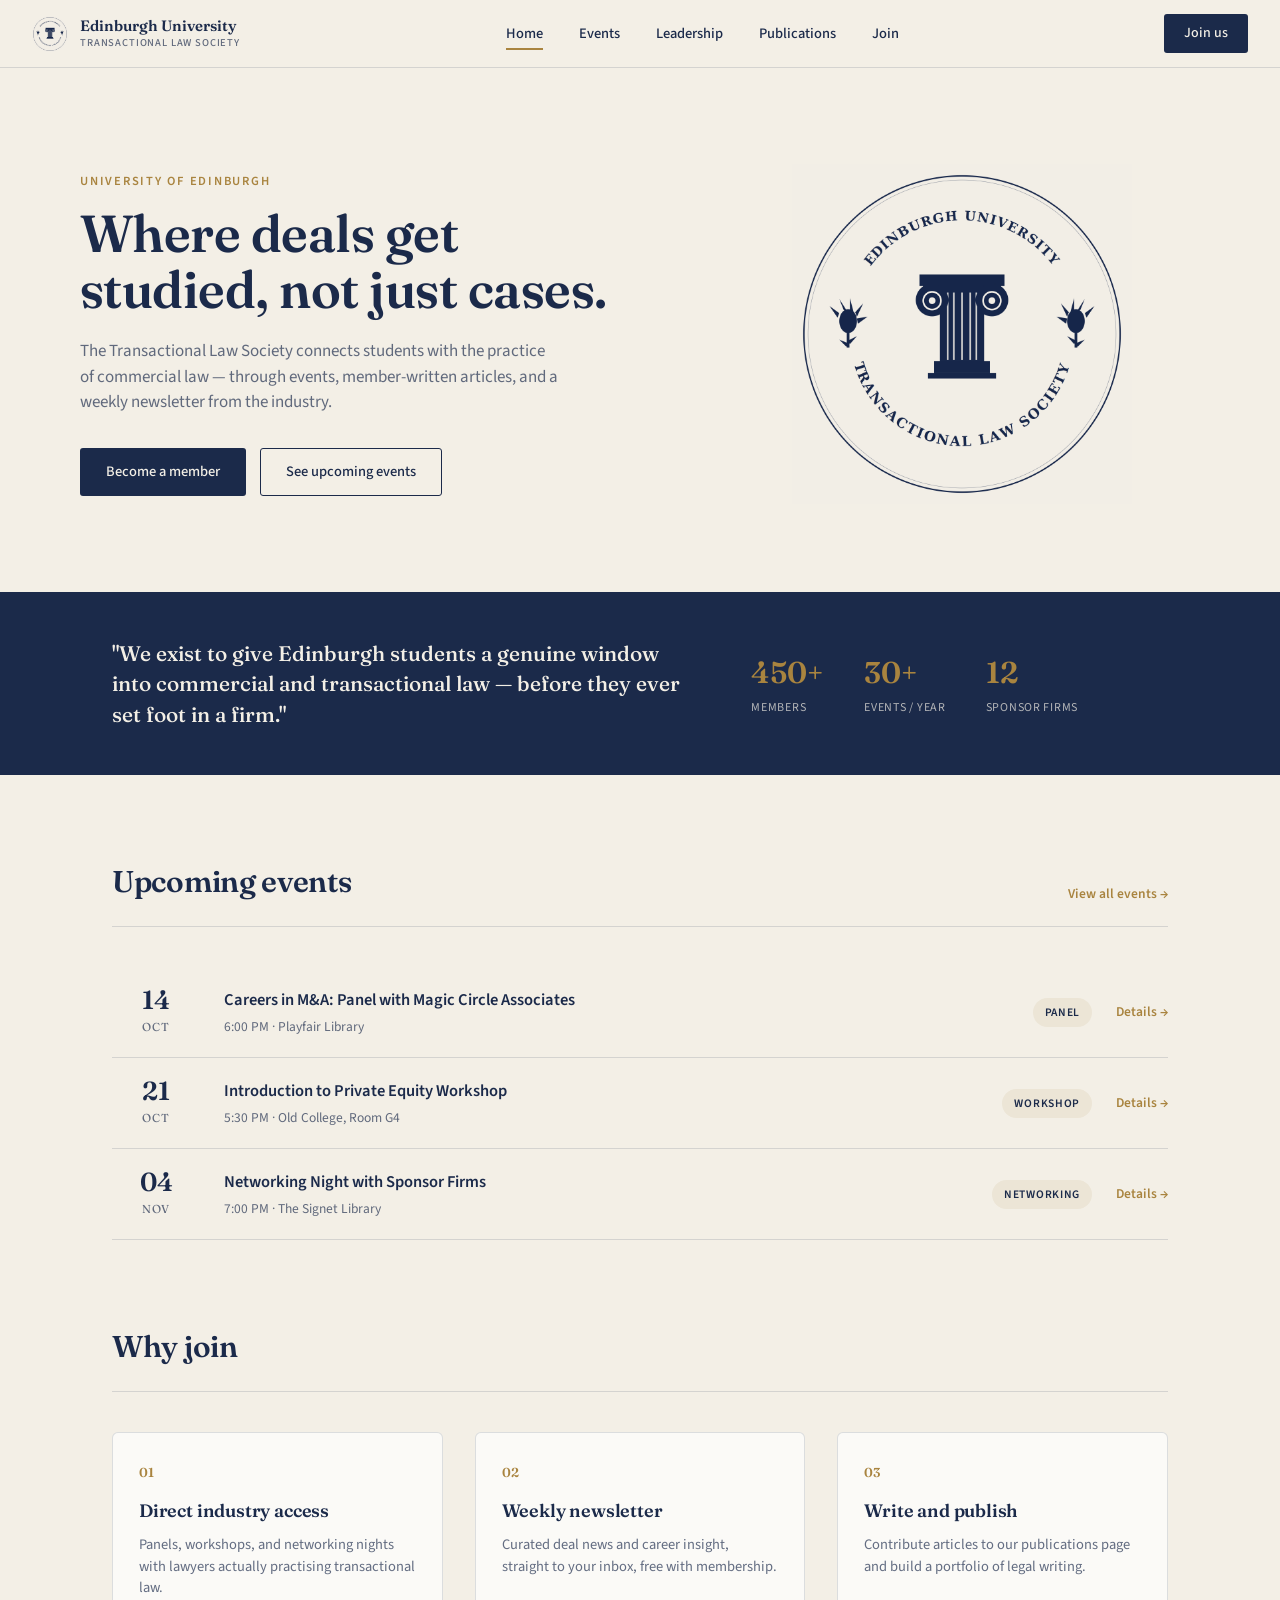
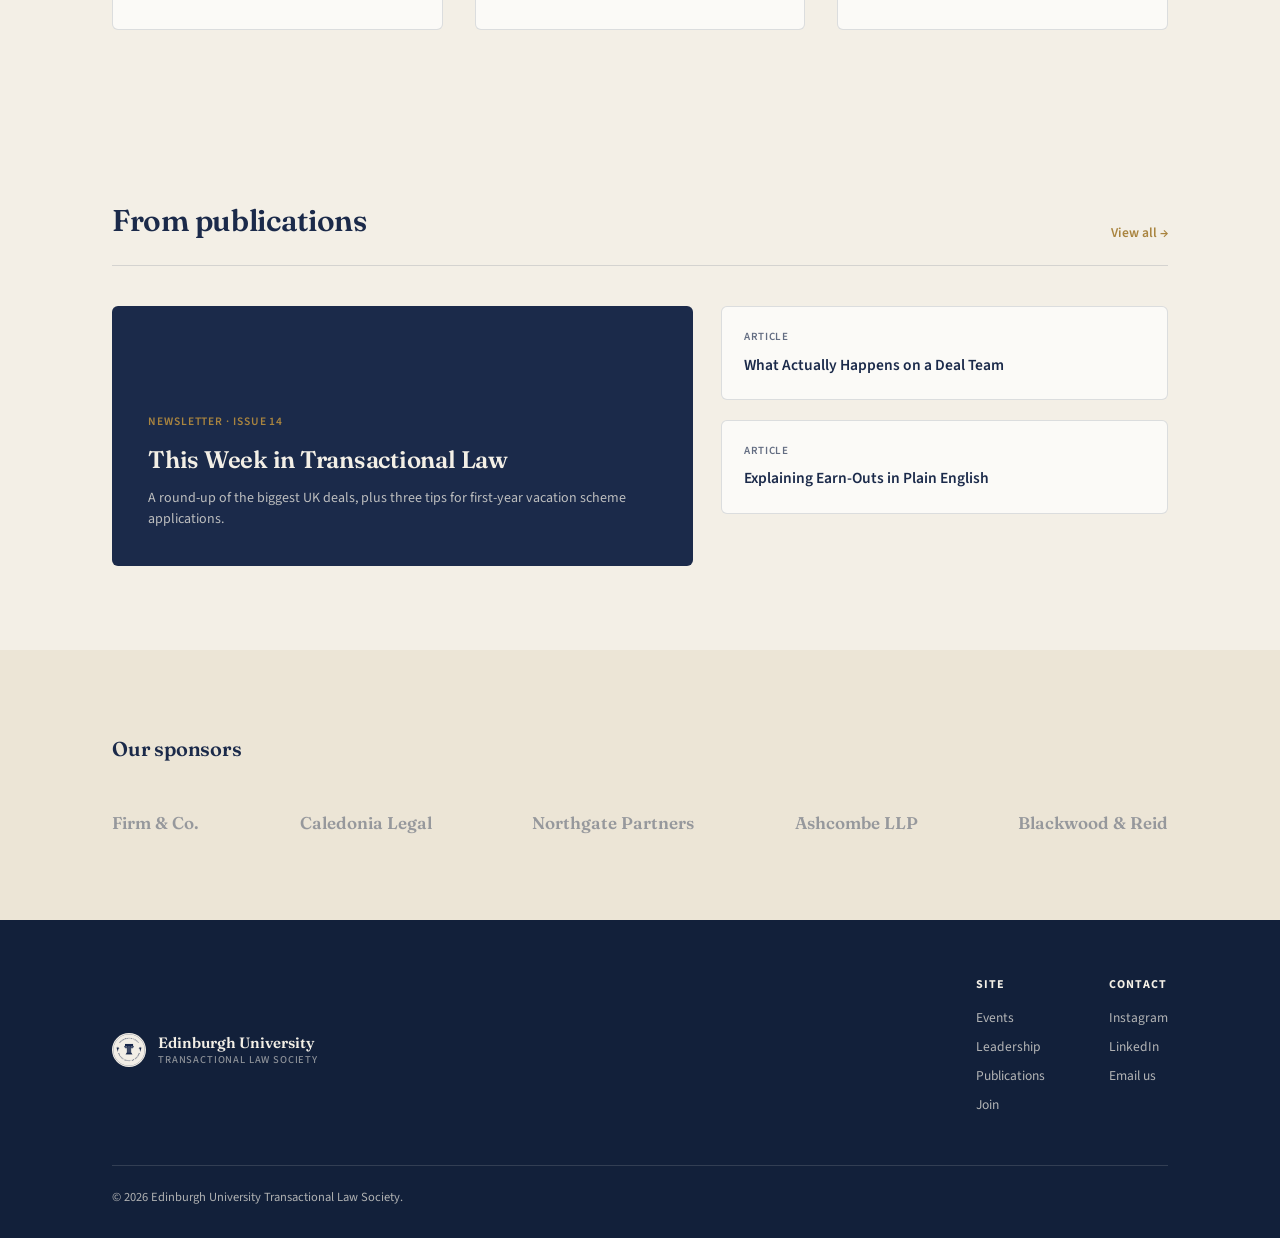
==== eutls-site/index.html @ 872008f4 "Add files via upload" ====
<!DOCTYPE html>
<html lang="en">
<head>
<meta charset="UTF-8">
<meta name="viewport" content="width=device-width, initial-scale=1.0">
<title>Edinburgh University Transactional Law Society</title>
<link rel="preconnect" href="https://fonts.googleapis.com">
<link href="https://fonts.googleapis.com/css2?family=Fraunces:opsz,wght@9..144,400;9..144,500;9..144,600&family=Source+Sans+3:wght@400;500;600&display=swap" rel="stylesheet">
<style>
:root {
  --navy: #1B2A4A; --navy-deep: #12203A;
  --cream: #F3EFE6; --cream-warm: #ECE5D6; --white: #FBFAF7;
  --brass: #A9843F; --line: rgba(27,42,74,0.14); --text-soft: rgba(27,42,74,0.68);
}
* { margin:0; padding:0; box-sizing:border-box; }
body { background: var(--cream); color: var(--navy); font-family:'Source Sans 3',sans-serif; line-height:1.5; }
h1,h2,h3 { font-family:'Fraunces',serif; font-weight:600; letter-spacing:-0.01em; }
a { color:inherit; text-decoration:none; }
img { max-width:100%; display:block; }
.wrap { max-width:1120px; margin:0 auto; padding:0 32px; }

/* Header / nav */
header { border-bottom:1px solid var(--line); background:var(--cream); position:sticky; top:0; z-index:10; }
.nav { display:flex; align-items:center; justify-content:space-between; padding:14px 32px; }
.brand { display:flex; align-items:center; gap:12px; }
.brand img { width:36px; height:36px; border-radius:50%; }
.brand-name { font-family:'Fraunces',serif; font-size:15px; font-weight:600; line-height:1.2; }
.brand-name span { display:block; font-family:'Source Sans 3',sans-serif; font-size:10.5px; letter-spacing:0.08em; text-transform:uppercase; color:var(--text-soft); font-weight:500; margin-top:2px; }
nav.links { display:flex; gap:36px; }
nav.links a { font-size:14.5px; font-weight:500; position:relative; padding:4px 0; }
nav.links a.active::after { content:''; position:absolute; left:0; right:0; bottom:-2px; height:2px; background:var(--brass); }
.join-btn { background:var(--navy); color:var(--cream); padding:9px 20px; border-radius:3px; font-size:14px; font-weight:500; }
.menu-toggle { display:none; background:none; border:none; padding:6px; }
.menu-toggle svg { width:22px; height:22px; }

/* Generic page header */
.page-head { padding:64px 32px 40px; border-bottom:1px solid var(--line); }
.eyebrow { font-size:12.5px; letter-spacing:0.14em; text-transform:uppercase; color:var(--brass); font-weight:600; margin-bottom:14px; }
.page-head h1 { font-size:38px; margin-bottom:12px; }
.page-head p { font-size:16px; color:var(--text-soft); max-width:580px; }

/* Hero (home) */
.hero { padding: 96px 32px 88px; overflow:hidden; }
.hero-inner { max-width:1120px; margin:0 auto; display:grid; grid-template-columns:1.1fr 0.9fr; gap:64px; align-items:center; }
.hero h1 { font-size:52px; line-height:1.08; margin-bottom:22px; }
.hero p { font-size:17px; color:var(--text-soft); max-width:480px; margin-bottom:32px; }
.hero-ctas { display:flex; gap:14px; }
.btn-primary { background:var(--navy); color:var(--cream); padding:13px 26px; border-radius:3px; font-size:14.5px; font-weight:500; }
.btn-secondary { border:1px solid var(--navy); padding:12px 25px; border-radius:3px; font-size:14.5px; font-weight:500; }
.hero-column { display:flex; align-items:center; justify-content:center; position:relative; }
.column-graphic { width:100%; max-width:280px; }

/* Mission strip */
.mission-strip { background:var(--navy); color:var(--cream); padding:46px 32px; }
.mission-strip .wrap { display:flex; gap:56px; align-items:center; }
.mission-strip p.quote { font-family:'Fraunces',serif; font-size:21px; font-weight:500; line-height:1.45; flex:1.4; }
.mission-stats { display:flex; gap:40px; flex:1; }
.stat-num { font-family:'Fraunces',serif; font-size:30px; font-weight:600; color:var(--brass); }
.stat-label { font-size:12px; color:rgba(243,239,230,0.7); text-transform:uppercase; letter-spacing:0.06em; margin-top:4px; }

/* Section generic */
section { padding: 84px 32px; }
.section-head { display:flex; justify-content:space-between; align-items:flex-end; margin-bottom:40px; border-bottom:1px solid var(--line); padding-bottom:22px; }
.section-head h2 { font-size:30px; }
.section-head a.view-all { font-size:13.5px; font-weight:600; color:var(--brass); }

/* Event rows (shared: home teaser + events page) */
.event-row { display:grid; grid-template-columns:88px 1fr auto auto; gap:24px; align-items:center; padding:20px 0; border-bottom:1px solid var(--line); }
.event-date { font-family:'Fraunces',serif; text-align:center; }
.event-date .day { font-size:26px; font-weight:600; display:block; line-height:1; }
.event-date .mon { font-size:11.5px; text-transform:uppercase; letter-spacing:0.06em; color:var(--text-soft); }
.event-title { font-size:16.5px; font-weight:600; margin-bottom:4px; }
.event-meta { font-size:13.5px; color:var(--text-soft); }
.event-tag { font-size:11.5px; text-transform:uppercase; letter-spacing:0.06em; font-weight:600; color:var(--navy); background:var(--cream-warm); padding:6px 12px; border-radius:20px; white-space:nowrap; }
.event-cta { font-size:13.5px; font-weight:600; color:var(--brass); white-space:nowrap; }

/* Events page specific */
.filters { display:flex; gap:10px; padding:28px 32px 0; }
.filter-pill { font-size:13px; font-weight:600; padding:7px 16px; border-radius:20px; border:1px solid var(--line); color:var(--text-soft); }
.filter-pill.active { background:var(--navy); color:var(--cream); border-color:var(--navy); }
.events-list { padding:20px 32px 90px; }
.month-label { font-size:12.5px; text-transform:uppercase; letter-spacing:0.1em; color:var(--text-soft); font-weight:600; margin:32px 0 6px; }
.past-section { background:var(--cream-warm); padding:64px 32px 90px; }
.past-grid { display:grid; grid-template-columns:repeat(3,1fr); gap:24px; margin-top:32px; }
.past-card { background:var(--white); border:1px solid var(--line); border-radius:6px; padding:24px; }
.past-card .tag { font-size:11px; text-transform:uppercase; letter-spacing:0.06em; color:var(--text-soft); font-weight:600; margin-bottom:10px; }
.past-card h4 { font-size:16px; font-weight:600; margin-bottom:6px; }
.past-card p { font-size:13.5px; color:var(--text-soft); }

/* Why join (home) */
.why-grid { display:grid; grid-template-columns:repeat(3,1fr); gap:32px; }
.why-card { background:var(--white); border:1px solid var(--line); border-radius:6px; padding:30px 26px; }
.why-num { font-family:'Fraunces',serif; font-size:13px; color:var(--brass); font-weight:600; margin-bottom:14px; }
.why-card h3 { font-size:18px; margin-bottom:10px; }
.why-card p { font-size:14.5px; color:var(--text-soft); }

/* Publications teaser (home) + full page */
.pub-grid { display:grid; grid-template-columns:1.3fr 1fr; gap:28px; }
.pub-feature { background:var(--navy); color:var(--cream); border-radius:6px; padding:36px; display:flex; flex-direction:column; justify-content:flex-end; min-height:260px; }
.pub-feature .tag { font-size:11.5px; text-transform:uppercase; letter-spacing:0.08em; color:var(--brass); font-weight:600; margin-bottom:12px; }
.pub-feature h3 { font-size:24px; margin-bottom:10px; }
.pub-feature p { font-size:14px; color:rgba(243,239,230,0.75); }
.pub-side { display:flex; flex-direction:column; gap:20px; }
.pub-mini { border:1px solid var(--line); border-radius:6px; padding:22px; background:var(--white); }
.pub-mini .tag { font-size:11px; text-transform:uppercase; letter-spacing:0.06em; color:var(--text-soft); font-weight:600; margin-bottom:8px; }
.pub-mini h4 { font-size:15.5px; font-weight:600; }

/* Publications page */
.tabs { display:flex; gap:8px; padding:28px 32px 0; }
.tab { font-size:14px; font-weight:600; padding:10px 22px; border-radius:20px; cursor:pointer; }
.tab.active { background:var(--navy); color:var(--cream); }
.tab:not(.active) { color:var(--text-soft); border:1px solid var(--line); }
.tab-panel { display:none; }
.tab-panel.active { display:block; }
.nl-section { padding:36px 32px 80px; }
.nl-feature { background:var(--navy); color:var(--cream); border-radius:8px; padding:40px; display:grid; grid-template-columns:1fr auto; gap:24px; align-items:center; margin-bottom:28px; }
.nl-feature .tag { font-size:11.5px; text-transform:uppercase; letter-spacing:0.08em; color:var(--brass); font-weight:600; margin-bottom:12px; }
.nl-feature h3 { font-size:26px; margin-bottom:10px; }
.nl-feature p { font-size:14.5px; color:rgba(243,239,230,0.75); max-width:480px; }
.nl-feature .read-btn { background:var(--cream); color:var(--navy); padding:12px 24px; border-radius:3px; font-size:14px; font-weight:600; white-space:nowrap; }
.nl-item { display:flex; justify-content:space-between; align-items:center; padding:18px 0; border-bottom:1px solid var(--line); }
.nl-item-title { font-size:15.5px; font-weight:600; }
.nl-item-date { font-size:13px; color:var(--text-soft); }
.nl-item-link { font-size:13px; font-weight:600; color:var(--brass); }
.articles-section { background:var(--cream-warm); padding:64px 32px 90px; }
.article-grid { display:grid; grid-template-columns:repeat(3,1fr); gap:24px; margin-top:32px; }
.article-card { background:var(--white); border:1px solid var(--line); border-radius:6px; overflow:hidden; }
.article-cover { aspect-ratio:16/10; background:var(--cream-warm); border-bottom:1px solid var(--line); }
.article-body { padding:22px; }
.article-cat { font-size:11px; text-transform:uppercase; letter-spacing:0.06em; color:var(--brass); font-weight:600; margin-bottom:8px; }
.article-title { font-size:16.5px; font-weight:600; margin-bottom:8px; line-height:1.3; }
.article-meta { font-size:12.5px; color:var(--text-soft); }

/* Sponsors (home) */
.sponsors { background:var(--cream-warm); }
.sponsor-row { display:flex; align-items:center; justify-content:space-between; gap:30px; flex-wrap:wrap; }
.sponsor-mark { font-family:'Fraunces',serif; font-size:17px; font-weight:600; color:var(--text-soft); opacity:0.6; }

/* Leadership */
.team-grid { padding:56px 32px 90px; display:grid; grid-template-columns:repeat(3,1fr); gap:28px; }
.profile-card { background:var(--white); border:1px solid var(--line); border-radius:6px; overflow:hidden; }
.profile-photo { aspect-ratio:1/1; background:var(--cream-warm); display:flex; align-items:center; justify-content:center; color:var(--text-soft); border-bottom:1px solid var(--line); }
.profile-photo svg { width:44px; height:44px; opacity:0.35; }
.profile-body { padding:22px 22px 24px; }
.profile-role { font-size:11.5px; text-transform:uppercase; letter-spacing:0.08em; color:var(--brass); font-weight:600; margin-bottom:6px; }
.profile-name { font-size:19px; font-weight:600; margin-bottom:10px; }
.profile-bio { font-size:13.5px; color:var(--text-soft); margin-bottom:14px; }
.profile-link { font-size:12.5px; font-weight:600; color:var(--navy); display:flex; align-items:center; gap:6px; }

/* Join page */
.join-hero { padding:72px 32px 0; }
.join-hero h1 { font-size:40px; margin-bottom:14px; max-width:600px; }
.join-hero p { font-size:16px; color:var(--text-soft); max-width:540px; }
.join-layout { padding:48px 32px 100px; display:grid; grid-template-columns:1fr 1fr; gap:56px; align-items:start; }
.perks-list { display:flex; flex-direction:column; gap:22px; }
.perk { display:flex; gap:16px; }
.perk-icon { width:38px; height:38px; border-radius:50%; background:var(--navy); color:var(--cream); flex-shrink:0; display:flex; align-items:center; justify-content:center; font-family:'Fraunces',serif; font-weight:600; font-size:14px; }
.perk h4 { font-size:15.5px; font-weight:600; margin-bottom:4px; }
.perk p { font-size:13.5px; color:var(--text-soft); }
.form-card { background:var(--white); border:1px solid var(--line); border-radius:8px; padding:36px; }
.form-card h3 { font-size:20px; margin-bottom:6px; }
.form-card .sub { font-size:13.5px; color:var(--text-soft); margin-bottom:26px; }
.field { margin-bottom:18px; }
.field label { display:block; font-size:12.5px; font-weight:600; margin-bottom:7px; color:var(--navy); }
.field input { width:100%; padding:11px 14px; border:1px solid var(--line); border-radius:4px; background:var(--cream); font-family:'Source Sans 3',sans-serif; font-size:14px; color:var(--navy); }
.field input::placeholder { color:rgba(27,42,74,0.35); }
.submit-btn { width:100%; background:var(--navy); color:var(--cream); padding:13px; border-radius:4px; font-size:14.5px; font-weight:600; margin-top:6px; text-align:center; border:none; cursor:pointer; font-family:inherit; }
.form-note { font-size:11.5px; color:var(--text-soft); margin-top:14px; text-align:center; }

/* Footer */
footer { background:var(--navy-deep); color:rgba(243,239,230,0.7); padding:56px 32px 32px; }
.footer-top { display:flex; justify-content:space-between; gap:40px; margin-bottom:40px; }
.footer-brand { display:flex; gap:12px; align-items:center; }
.footer-brand img { width:34px; height:34px; border-radius:50%; }
.footer-brand .brand-name { color:var(--cream); }
.footer-brand .brand-name span { color:rgba(243,239,230,0.55); }
.footer-cols { display:flex; gap:64px; }
.footer-col h5 { font-size:12px; text-transform:uppercase; letter-spacing:0.08em; color:var(--cream); margin-bottom:14px; }
.footer-col a { display:block; font-size:13.5px; margin-bottom:9px; color:rgba(243,239,230,0.72); }
.footer-bottom { border-top:1px solid rgba(243,239,230,0.14); padding-top:22px; font-size:12.5px; }

/* Responsive */
@media (max-width: 860px) {
  .hero-inner { grid-template-columns:1fr; }
  .hero-column { display:none; }
  .why-grid { grid-template-columns:1fr; }
  .pub-grid { grid-template-columns:1fr; }
  .mission-strip .wrap { flex-direction:column; align-items:flex-start; }
  .team-grid { grid-template-columns:1fr; }
  .article-grid { grid-template-columns:1fr; }
  .past-grid { grid-template-columns:1fr; }
  .join-layout { grid-template-columns:1fr; }
  .nl-feature { grid-template-columns:1fr; }
  .footer-top { flex-direction:column; gap:28px; }
  .footer-cols { gap:40px; }

  nav.links { display:none; position:absolute; top:100%; left:0; right:0; background:var(--cream); flex-direction:column; gap:0; border-bottom:1px solid var(--line); padding:8px 32px 16px; }
  nav.links.open { display:flex; }
  nav.links a { padding:12px 0; border-bottom:1px solid var(--line); }
  nav.links a:last-child { border-bottom:none; }
  .menu-toggle { display:block; }
  .join-btn { display:none; }
  header { position:sticky; }

  .event-row { grid-template-columns:56px 1fr; row-gap:6px; }
  .event-row .event-tag, .event-row .event-cta { display:none; }
}

</style>
</head>
<body>

<header>
  <div class="nav">
    <div class="brand">
      <img src="[data-uri]" alt="EUTLS crest">
      <div class="brand-name">Edinburgh University<span>Transactional Law Society</span></div>
    </div>
    <nav class="links" id="navLinks">
      <a href="/index.html" class="active">Home</a>
      <a href="/events.html">Events</a>
      <a href="/leadership.html">Leadership</a>
      <a href="/publications.html">Publications</a>
      <a href="/join.html">Join</a>
    </nav>
    <a href="/join.html" class="join-btn">Join us</a>
    <button class="menu-toggle" id="menuToggle" aria-label="Toggle menu">
      <svg viewBox="0 0 24 24" fill="none" stroke="#1B2A4A" stroke-width="2"><line x1="3" y1="6" x2="21" y2="6"/><line x1="3" y1="12" x2="21" y2="12"/><line x1="3" y1="18" x2="21" y2="18"/></svg>
    </button>
  </div>
</header>

<section class="hero">
  <div class="hero-inner">
    <div>
      <div class="eyebrow">University of Edinburgh</div>
      <h1>Where deals get<br>studied, not just cases.</h1>
      <p>The Transactional Law Society connects students with the practice of commercial law — through events, member-written articles, and a weekly newsletter from the industry.</p>
      <div class="hero-ctas">
        <a href="/join.html" class="btn-primary">Become a member</a>
        <a href="/events.html" class="btn-secondary">See upcoming events</a>
      </div>
    </div>
    <div class="hero-column">
      <img src="[data-uri]" alt="EUTLS crest" style="width:100%; max-width:340px;">
    </div>
    </div>
</section>

<div class="mission-strip">
  <div class="wrap">
    <p class="quote">"We exist to give Edinburgh students a genuine window into commercial and transactional law — before they ever set foot in a firm."</p>
    <div class="mission-stats">
      <div><div class="stat-num">450+</div><div class="stat-label">Members</div></div>
      <div><div class="stat-num">30+</div><div class="stat-label">Events / year</div></div>
      <div><div class="stat-num">12</div><div class="stat-label">Sponsor firms</div></div>
    </div>
  </div>
</div>

<section>
  <div class="wrap">
    <div class="section-head">
      <h2>Upcoming events</h2>
      <a href="/events.html" class="view-all">View all events →</a>
    </div>
    <div class="event-row">
      <div class="event-date"><span class="day">14</span><span class="mon">Oct</span></div>
      <div><div class="event-title">Careers in M&amp;A: Panel with Magic Circle Associates</div><div class="event-meta">6:00 PM · Playfair Library</div></div>
      <div class="event-tag">Panel</div>
      <div class="event-cta">Details →</div>
    </div>
    <div class="event-row">
      <div class="event-date"><span class="day">21</span><span class="mon">Oct</span></div>
      <div><div class="event-title">Introduction to Private Equity Workshop</div><div class="event-meta">5:30 PM · Old College, Room G4</div></div>
      <div class="event-tag">Workshop</div>
      <div class="event-cta">Details →</div>
    </div>
    <div class="event-row">
      <div class="event-date"><span class="day">04</span><span class="mon">Nov</span></div>
      <div><div class="event-title">Networking Night with Sponsor Firms</div><div class="event-meta">7:00 PM · The Signet Library</div></div>
      <div class="event-tag">Networking</div>
      <div class="event-cta">Details →</div>
    </div>
  </div>
</section>

<section style="padding-top:0;">
  <div class="wrap">
    <div class="section-head"><h2>Why join</h2></div>
    <div class="why-grid">
      <div class="why-card"><div class="why-num">01</div><h3>Direct industry access</h3><p>Panels, workshops, and networking nights with lawyers actually practising transactional law.</p></div>
      <div class="why-card"><div class="why-num">02</div><h3>Weekly newsletter</h3><p>Curated deal news and career insight, straight to your inbox, free with membership.</p></div>
      <div class="why-card"><div class="why-num">03</div><h3>Write and publish</h3><p>Contribute articles to our publications page and build a portfolio of legal writing.</p></div>
    </div>
  </div>
</section>

<section>
  <div class="wrap">
    <div class="section-head">
      <h2>From publications</h2>
      <a href="/publications.html" class="view-all">View all →</a>
    </div>
    <div class="pub-grid">
      <div class="pub-feature">
        <div class="tag">Newsletter · Issue 14</div>
        <h3>This Week in Transactional Law</h3>
        <p>A round-up of the biggest UK deals, plus three tips for first-year vacation scheme applications.</p>
      </div>
      <div class="pub-side">
        <div class="pub-mini"><div class="tag">Article</div><h4>What Actually Happens on a Deal Team</h4></div>
        <div class="pub-mini"><div class="tag">Article</div><h4>Explaining Earn-Outs in Plain English</h4></div>
      </div>
    </div>
  </div>
</section>

<section class="sponsors">
  <div class="wrap">
    <div class="section-head" style="border:none; margin-bottom:24px;"><h2 style="font-size:20px;">Our sponsors</h2></div>
    <div class="sponsor-row">
      <div class="sponsor-mark">Firm & Co.</div>
      <div class="sponsor-mark">Caledonia Legal</div>
      <div class="sponsor-mark">Northgate Partners</div>
      <div class="sponsor-mark">Ashcombe LLP</div>
      <div class="sponsor-mark">Blackwood & Reid</div>
    </div>
  </div>
</section>

<footer>
  <div class="wrap">
    <div class="footer-top">
      <div class="footer-brand">
        <img src="[data-uri]" alt="EUTLS crest">
        <div class="brand-name">Edinburgh University<span>Transactional Law Society</span></div>
      </div>
      <div class="footer-cols">
        <div class="footer-col">
          <h5>Site</h5>
          <a href="/events.html">Events</a>
          <a href="/leadership.html">Leadership</a>
          <a href="/publications.html">Publications</a>
          <a href="/join.html">Join</a>
        </div>
        <div class="footer-col">
          <h5>Contact</h5>
          <a href="#">Instagram</a>
          <a href="#">LinkedIn</a>
          <a href="#">Email us</a>
        </div>
      </div>
    </div>
    <div class="footer-bottom">© 2026 Edinburgh University Transactional Law Society.</div>
  </div>
</footer>

<script>
  const t = document.getElementById('menuToggle');
  const n = document.getElementById('navLinks');
  if (t) t.addEventListener('click', () => n.classList.toggle('open'));
</script>
</body>
</html>
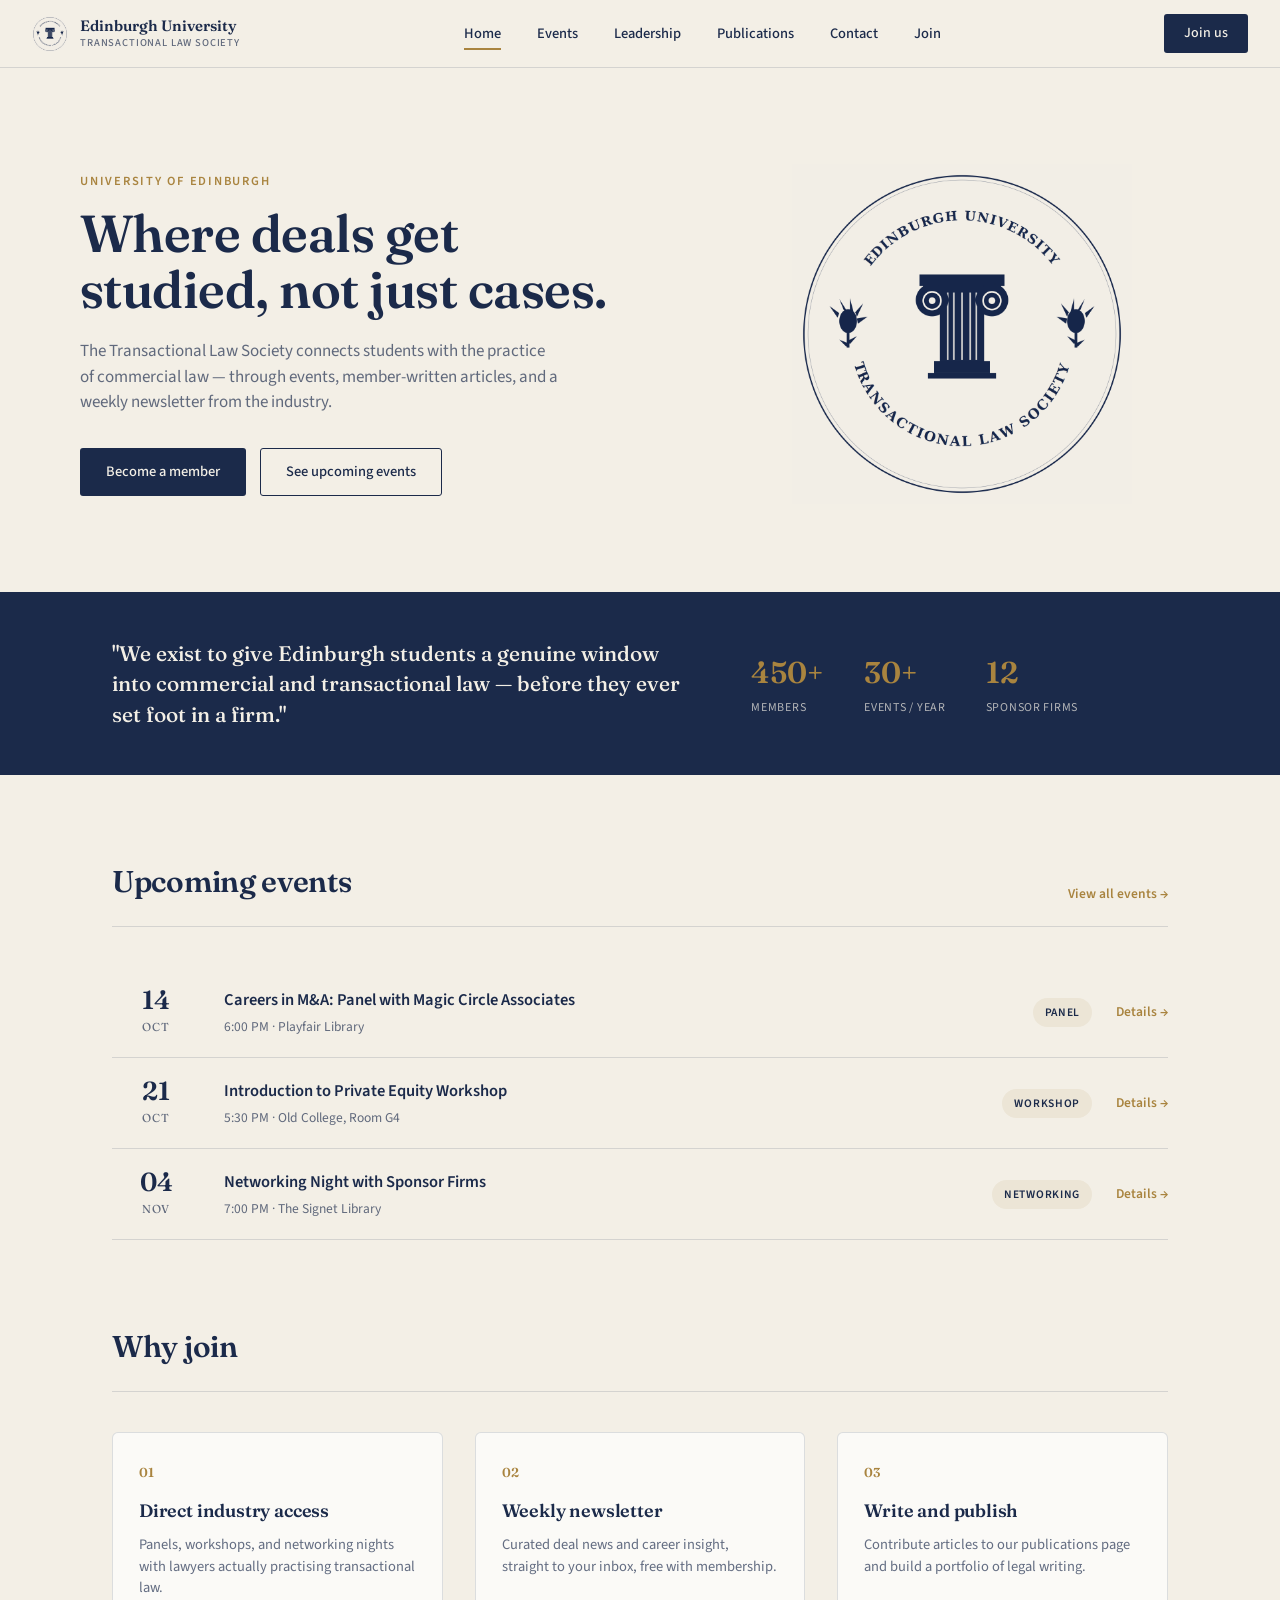
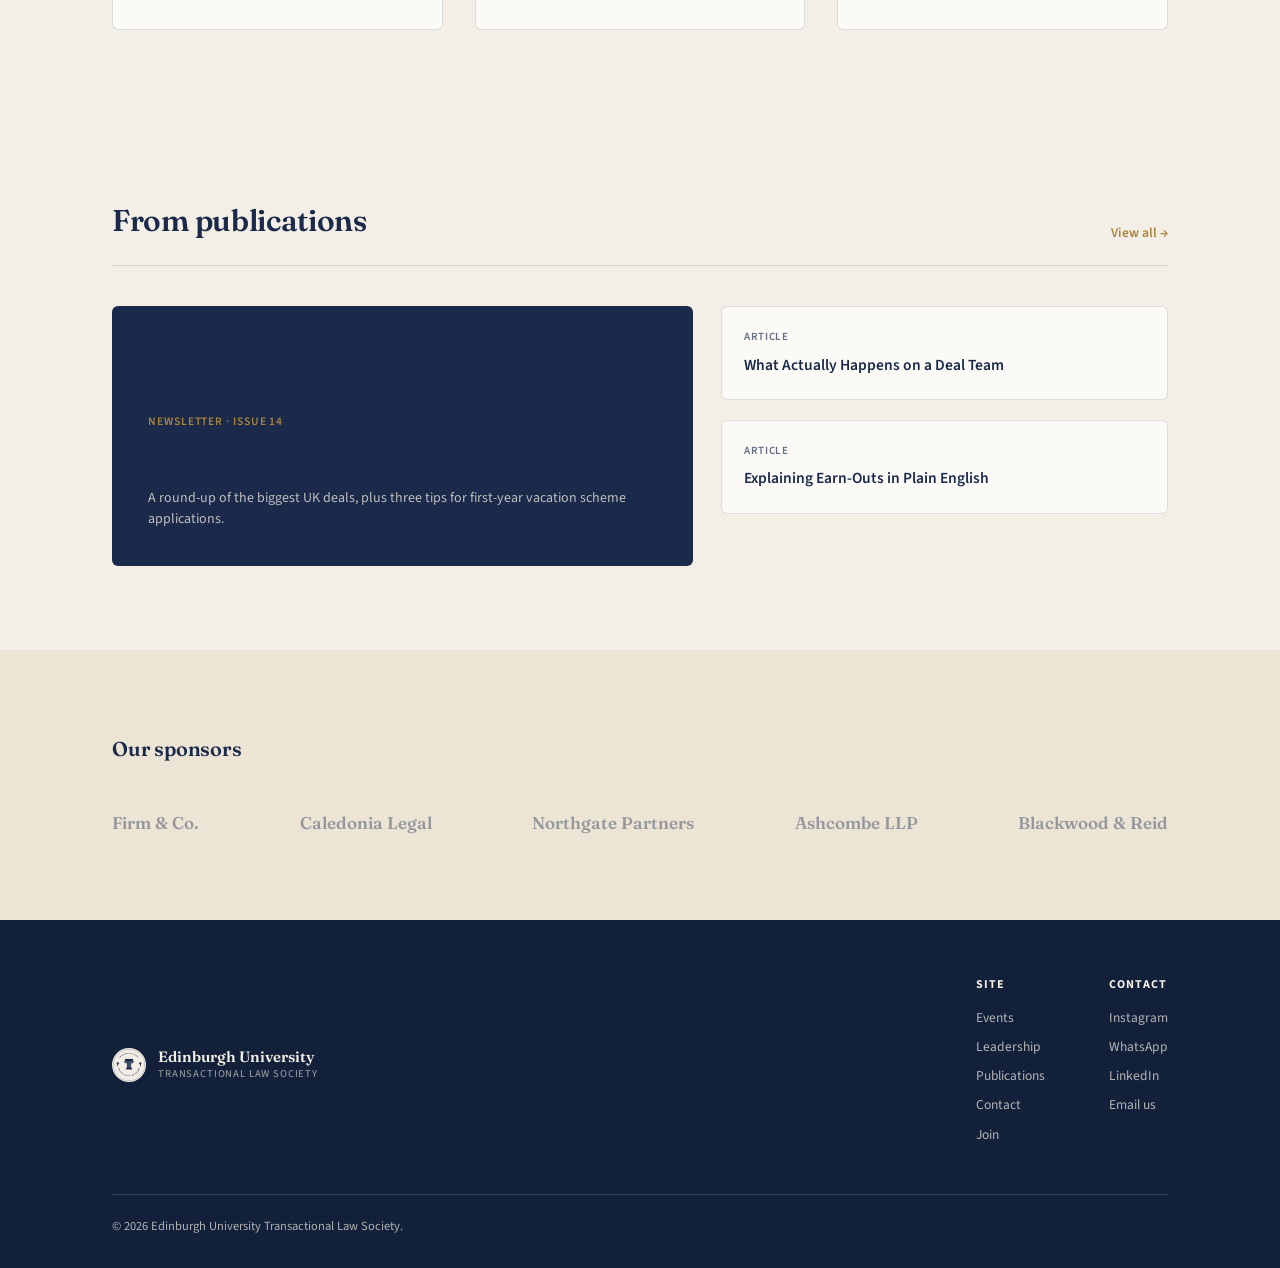
==== commit ee0f0423: "Add files via upload" ====
--- a/eutls-site/index.html
+++ b/eutls-site/index.html
@@ -3,7 +3,7 @@
 <head>
 <meta charset="UTF-8">
 <meta name="viewport" content="width=device-width, initial-scale=1.0">
-<title>Edinburgh University Transactional Law Society</title>
+<title>Home — Edinburgh University Transactional Law Society</title>
 <link rel="preconnect" href="https://fonts.googleapis.com">
 <link href="https://fonts.googleapis.com/css2?family=Fraunces:opsz,wght@9..144,400;9..144,500;9..144,600&family=Source+Sans+3:wght@400;500;600&display=swap" rel="stylesheet">
 <style>
@@ -179,6 +179,42 @@
 .footer-col a { display:block; font-size:13.5px; margin-bottom:9px; color:rgba(243,239,230,0.72); }
 .footer-bottom { border-top:1px solid rgba(243,239,230,0.14); padding-top:22px; font-size:12.5px; }
 
+/* Leadership — no photo variant */
+.profile-card.no-photo .profile-body { padding:24px; }
+
+/* Events — clickable rows, non-clickable past rows */
+a.event-row { display:grid; text-decoration:none; color:inherit; transition:background 0.15s; }
+a.event-row:hover { background:var(--cream-warm); }
+.event-row.past { cursor:default; opacity:0.82; }
+.event-row.past:hover { background:transparent; }
+.filter-pill { cursor:pointer; }
+
+/* Publications — article links, no image */
+a.article-card { display:block; text-decoration:none; color:inherit; transition:box-shadow 0.15s; }
+a.article-card:hover { box-shadow:0 2px 10px rgba(27,42,74,0.08); }
+a.nl-item, a.nl-feature { display:grid; text-decoration:none; color:inherit; }
+a.nl-item { display:flex; }
+.nl-item:hover, a.article-card:hover { background:var(--cream-warm); }
+
+/* Detail / reading pages */
+.detail-head { padding:64px 32px 32px; border-bottom:1px solid var(--line); }
+.detail-back { font-size:13.5px; font-weight:600; color:var(--brass); margin-bottom:24px; display:inline-block; }
+.detail-meta-row { display:flex; gap:16px; align-items:center; font-size:13.5px; color:var(--text-soft); margin-bottom:18px; flex-wrap:wrap; }
+.detail-body { padding:48px 32px 90px; max-width:760px; margin:0 auto; }
+.detail-body p { font-size:16px; line-height:1.7; color:var(--navy); margin-bottom:20px; }
+
+/* Contact page */
+.contact-hero { padding:72px 32px 20px; }
+.contact-hero p { font-size:16px; color:var(--text-soft); max-width:560px; margin-top:14px; }
+.contact-grid { padding:40px 32px 100px; display:grid; grid-template-columns:repeat(2,1fr); gap:24px; }
+.contact-card { background:var(--white); border:1px solid var(--line); border-radius:8px; padding:30px; display:flex; flex-direction:column; gap:14px; text-decoration:none; color:inherit; transition:box-shadow 0.15s; }
+.contact-card:hover { box-shadow:0 2px 14px rgba(27,42,74,0.09); }
+.contact-icon { width:42px; height:42px; border-radius:50%; background:var(--navy); color:var(--cream); display:flex; align-items:center; justify-content:center; }
+.contact-icon svg { width:20px; height:20px; }
+.contact-card h3 { font-size:19px; }
+.contact-card p { font-size:14px; color:var(--text-soft); line-height:1.55; }
+.contact-card .cta { font-size:13px; font-weight:600; color:var(--brass); margin-top:auto; }
+
 /* Responsive */
 @media (max-width: 860px) {
   .hero-inner { grid-template-columns:1fr; }
@@ -204,16 +240,18 @@
 
   .event-row { grid-template-columns:56px 1fr; row-gap:6px; }
   .event-row .event-tag, .event-row .event-cta { display:none; }
+  .contact-grid { grid-template-columns:1fr; }
 }
 
 </style>
+
 </head>
 <body>
 
 <header>
   <div class="nav">
     <div class="brand">
-      <img src="[data-uri]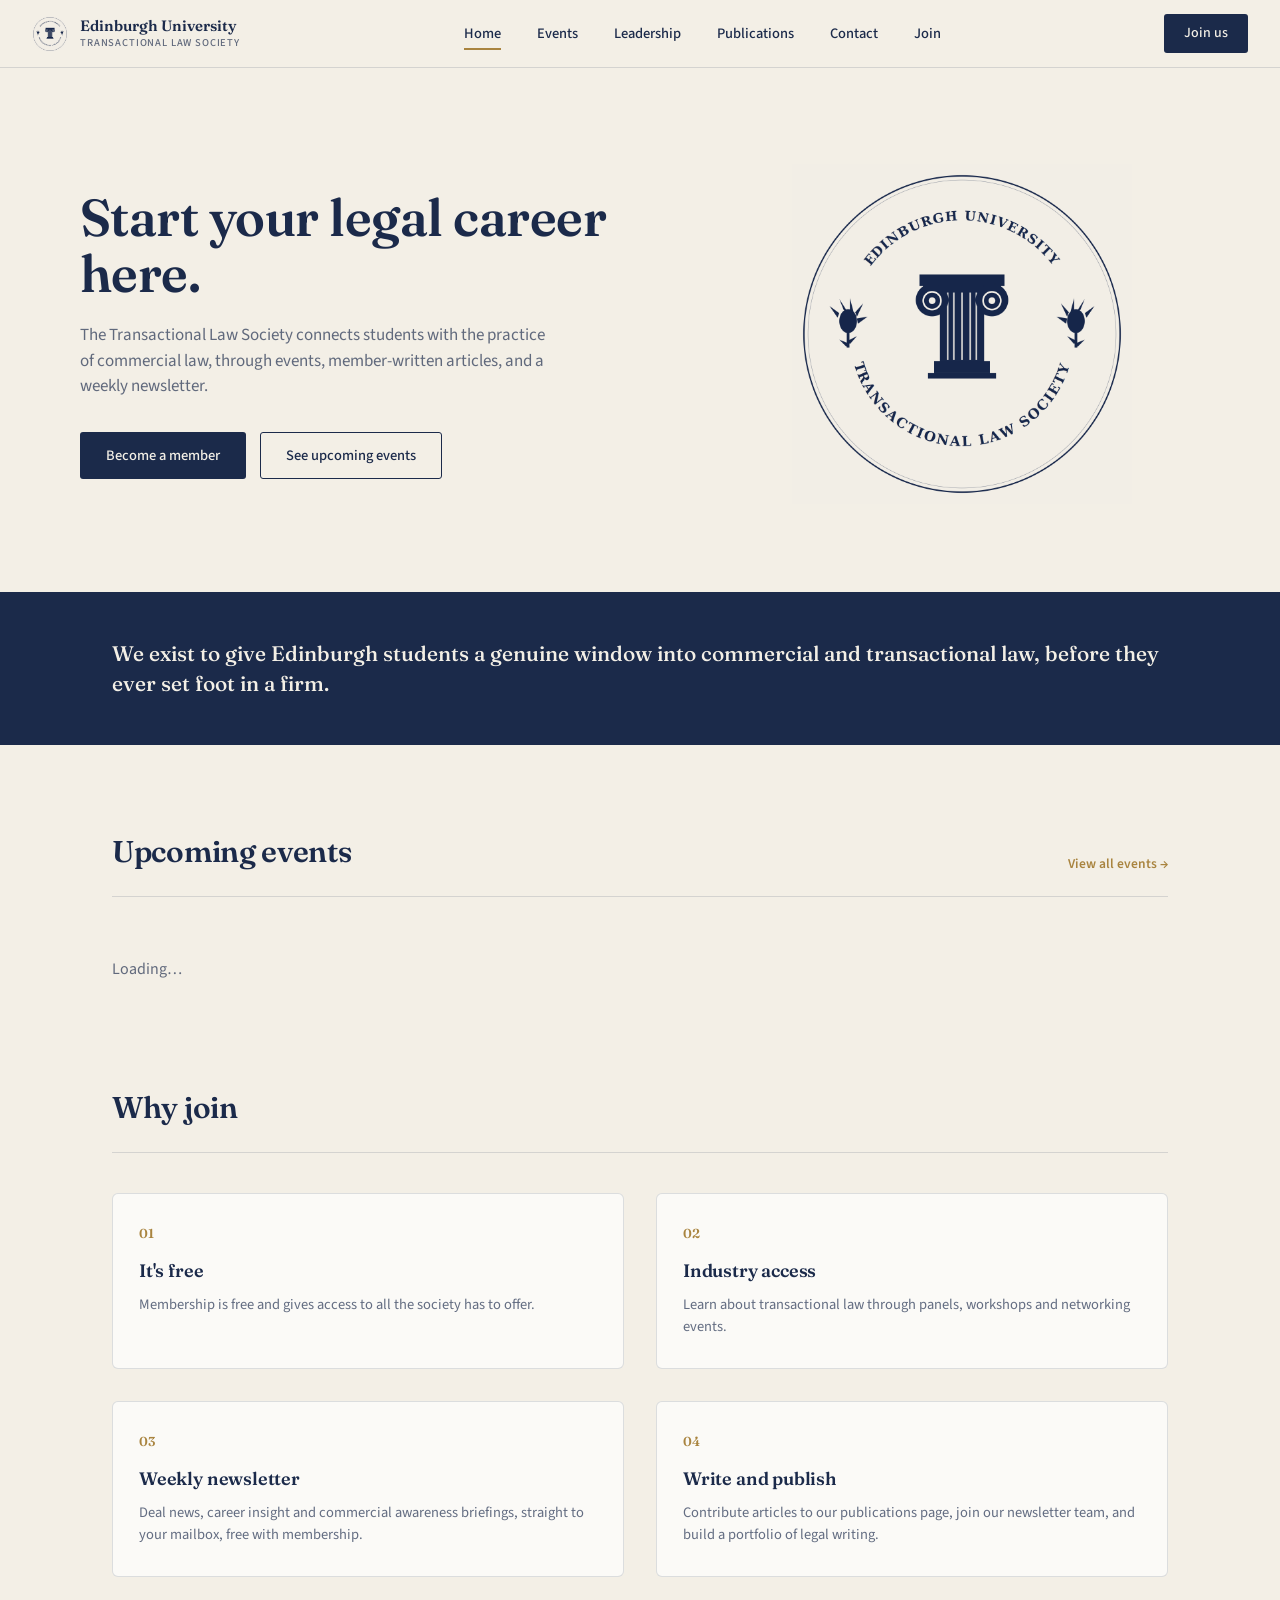
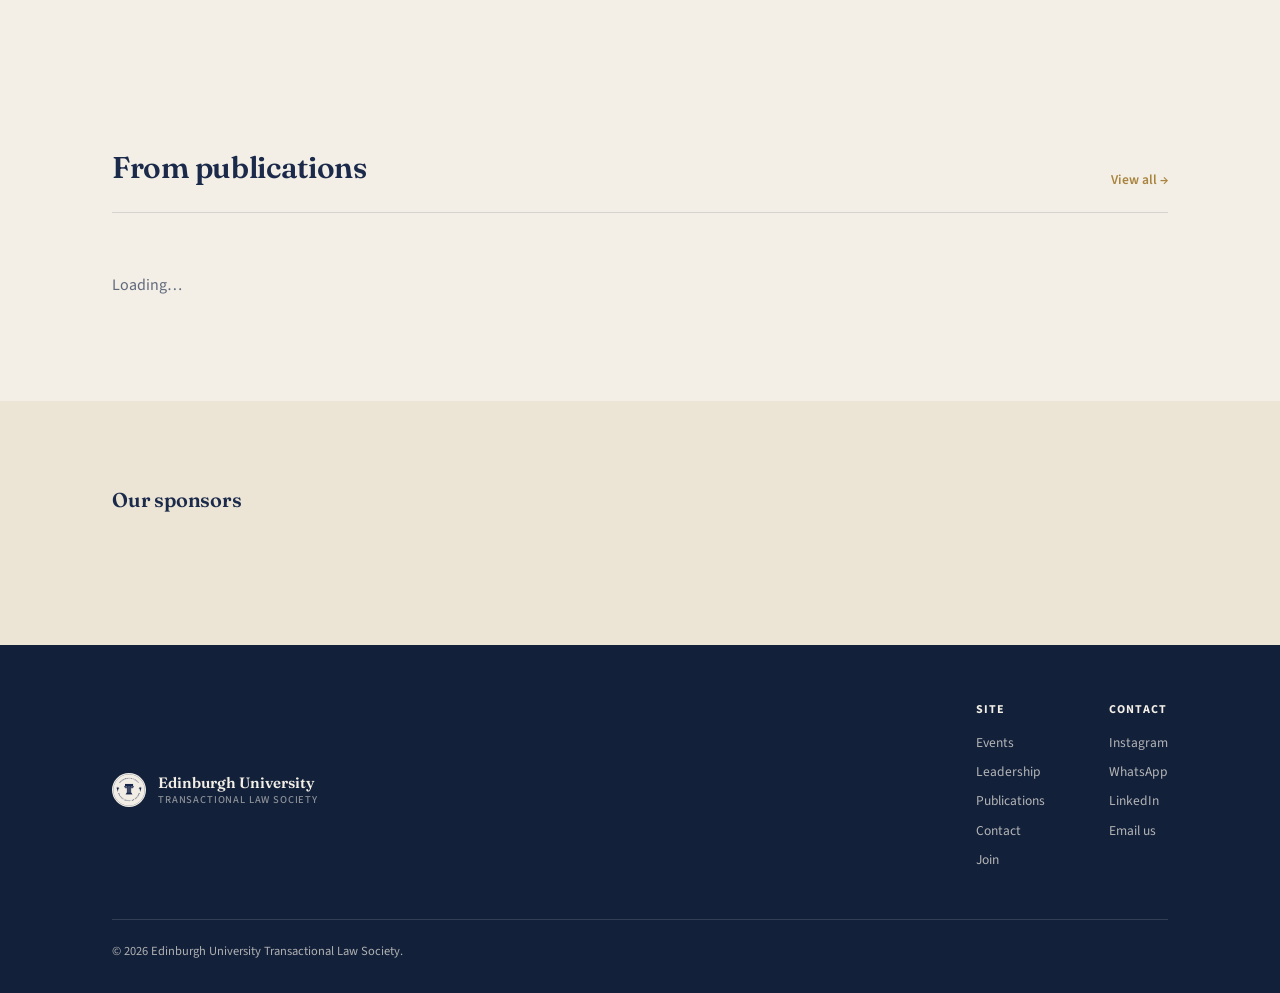
